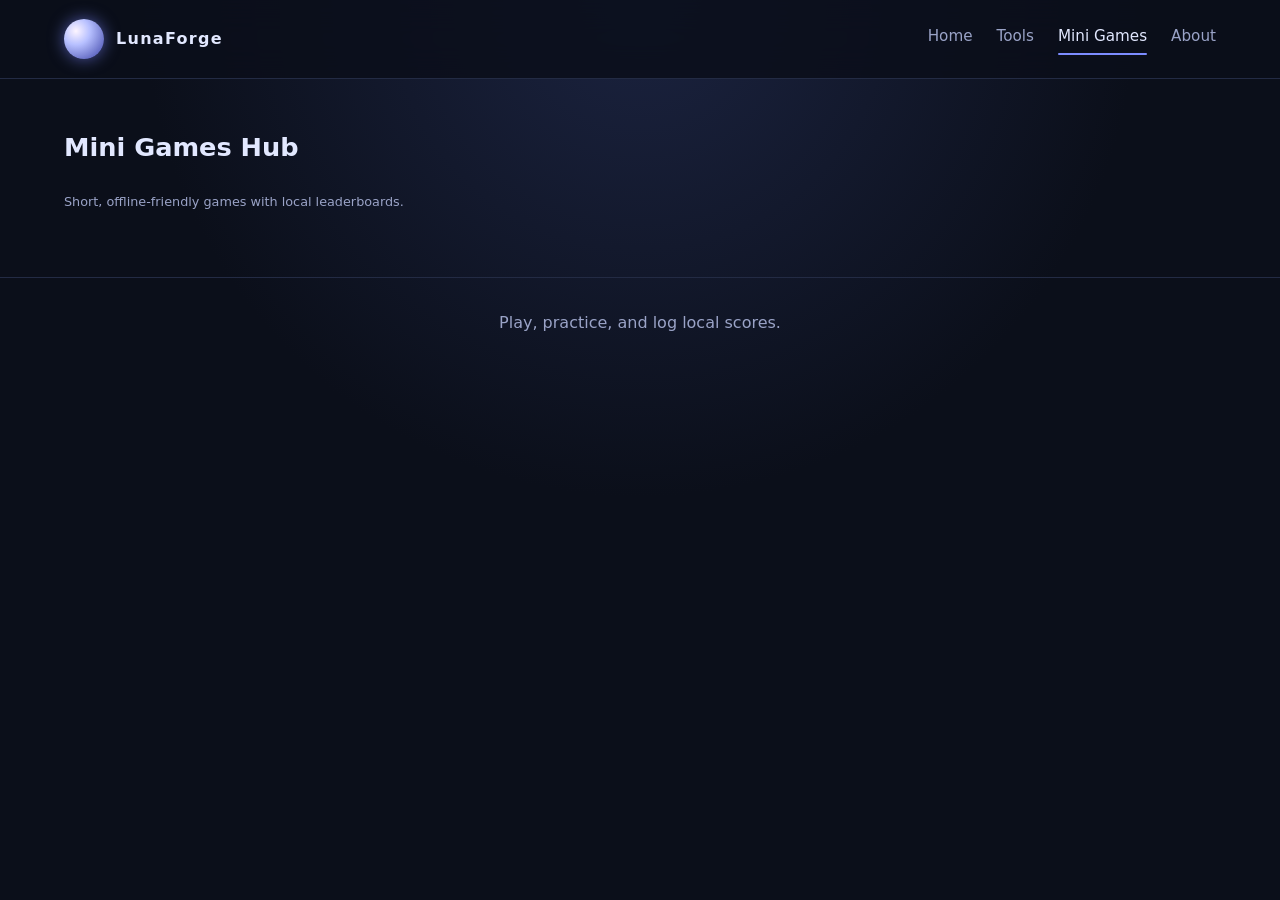
==== games/index.html @ 8e0774d2 "Create LunaForge client-side platform" ====
<!DOCTYPE html>
<html lang="en">
  <head>
    <meta charset="UTF-8" />
    <meta name="viewport" content="width=device-width, initial-scale=1.0" />
    <title>LunaForge Mini Games</title>
    <link rel="stylesheet" href="/css/style.css" />
  </head>
  <body>
    <a class="skip-link" href="#main" style="position:absolute; left:-999px;">Skip to content</a>
    <header>
      <nav class="navbar" aria-label="Primary">
        <div class="brand">
          <span class="logo" aria-hidden="true"></span>
          <span>LunaForge</span>
        </div>
        <div class="nav-links">
          <a href="/index.html">Home</a>
          <a href="/tools/index.html">Tools</a>
          <a href="/games/index.html">Mini Games</a>
          <a href="/about.html">About</a>
        </div>
      </nav>
    </header>

    <main id="main">
      <h1 class="section-title">Mini Games Hub</h1>
      <p class="helper-text">Short, offline-friendly games with local leaderboards.</p>
      <div id="games-container" class="card-grid"></div>
    </main>

    <footer class="footer">
      <p>Play, practice, and log local scores.</p>
    </footer>
    <script type="module" src="/js/main.js"></script>
    <script type="module" src="/games/index.js"></script>
  </body>
</html>
---- css/style.css ----
:root {
  color-scheme: dark;
  --bg: #0b0f1a;
  --panel: #141a2b;
  --panel-alt: #111625;
  --card: #1a2035;
  --text: #e2e8ff;
  --muted: #9aa3c7;
  --accent: #7c8cff;
  --accent-strong: #9aa6ff;
  --success: #2dd4bf;
  --danger: #f97316;
  --warning: #facc15;
  --border: #232b44;
  --focus: #f0f5ff;
  font-family: "Inter", "Segoe UI", system-ui, sans-serif;
}

* {
  box-sizing: border-box;
  margin: 0;
  padding: 0;
}

body {
  background: radial-gradient(circle at top, #1b2340 0%, var(--bg) 45%);
  color: var(--text);
  min-height: 100vh;
  line-height: 1.6;
}

.skip-link:focus {
  left: 1rem;
  top: 1rem;
  background: var(--accent);
  color: #0b0f1a;
  padding: 0.5rem 1rem;
  border-radius: 999px;
  z-index: 20;
}

a {
  color: var(--accent);
  text-decoration: none;
}

a:hover {
  color: var(--accent-strong);
}

header {
  background: rgba(11, 15, 26, 0.85);
  backdrop-filter: blur(16px);
  border-bottom: 1px solid var(--border);
  position: sticky;
  top: 0;
  z-index: 10;
}

.navbar {
  display: flex;
  align-items: center;
  justify-content: space-between;
  padding: 1.2rem 5vw;
}

.brand {
  display: flex;
  align-items: center;
  gap: 0.75rem;
  font-weight: 600;
  letter-spacing: 0.08em;
}

.brand .logo {
  width: 40px;
  height: 40px;
  border-radius: 50%;
  background: radial-gradient(circle at 30% 30%, #fdf5ff 0%, #b7c0ff 35%, #3940a5 100%);
  box-shadow: 0 0 16px rgba(124, 140, 255, 0.6);
}

.nav-links {
  display: flex;
  gap: 1.5rem;
  font-size: 0.95rem;
}

.nav-links a {
  color: var(--muted);
  font-weight: 500;
  position: relative;
  padding-bottom: 0.4rem;
}

.nav-links a[aria-current="page"] {
  color: var(--text);
}

.nav-links a[aria-current="page"]::after {
  content: "";
  position: absolute;
  left: 0;
  right: 0;
  bottom: 0;
  height: 2px;
  background: var(--accent);
  border-radius: 4px;
}

main {
  padding: 3rem 5vw 4rem;
}

.hero {
  display: grid;
  gap: 2rem;
  grid-template-columns: repeat(auto-fit, minmax(260px, 1fr));
  align-items: center;
}

.hero-card {
  background: linear-gradient(145deg, rgba(20, 26, 43, 0.9), rgba(15, 20, 36, 0.9));
  border: 1px solid var(--border);
  border-radius: 24px;
  padding: 2.5rem;
  box-shadow: 0 20px 40px rgba(0, 0, 0, 0.35);
}

.hero-card h1 {
  font-size: clamp(2.4rem, 3.5vw, 3.5rem);
  margin-bottom: 1rem;
}

.hero-card p {
  color: var(--muted);
  margin-bottom: 1.5rem;
}

.hero-actions {
  display: flex;
  flex-wrap: wrap;
  gap: 1rem;
}

.button {
  background: var(--accent);
  color: #0b0f1a;
  border: none;
  padding: 0.75rem 1.4rem;
  border-radius: 999px;
  font-weight: 600;
  cursor: pointer;
  transition: transform 0.2s ease, box-shadow 0.2s ease, background 0.2s ease;
}

.button.secondary {
  background: transparent;
  color: var(--text);
  border: 1px solid var(--border);
}

.button:hover,
.button:focus-visible {
  transform: translateY(-2px);
  box-shadow: 0 8px 18px rgba(124, 140, 255, 0.35);
}

.section-title {
  margin-bottom: 1.5rem;
  font-size: 1.6rem;
}

.card-grid {
  display: grid;
  grid-template-columns: repeat(auto-fit, minmax(240px, 1fr));
  gap: 1.5rem;
}

.card {
  background: var(--card);
  border: 1px solid var(--border);
  border-radius: 18px;
  padding: 1.4rem;
  min-height: 180px;
  display: flex;
  flex-direction: column;
  gap: 0.75rem;
  transition: transform 0.2s ease, box-shadow 0.2s ease, border 0.2s ease;
}

.card:hover,
.card:focus-within {
  transform: translateY(-4px);
  border-color: rgba(124, 140, 255, 0.6);
  box-shadow: 0 18px 30px rgba(0, 0, 0, 0.4);
}

.card h3 {
  font-size: 1.1rem;
}

.card p {
  color: var(--muted);
  flex: 1;
}

.card button,
.card .button-link {
  align-self: flex-start;
}

.badge {
  background: rgba(124, 140, 255, 0.15);
  color: var(--accent-strong);
  border: 1px solid rgba(124, 140, 255, 0.35);
  border-radius: 999px;
  padding: 0.2rem 0.75rem;
  font-size: 0.75rem;
  text-transform: uppercase;
  letter-spacing: 0.08em;
  width: fit-content;
}

.panel {
  background: var(--panel);
  border: 1px solid var(--border);
  border-radius: 18px;
  padding: 1.5rem;
  margin-bottom: 1.5rem;
}

.panel h2 {
  margin-bottom: 0.75rem;
}

.panel p {
  color: var(--muted);
}

.form-group {
  display: flex;
  flex-direction: column;
  gap: 0.4rem;
  margin-bottom: 1rem;
}

label {
  font-size: 0.9rem;
  color: var(--muted);
}

input,
textarea,
select {
  background: var(--panel-alt);
  border: 1px solid var(--border);
  border-radius: 10px;
  padding: 0.65rem 0.8rem;
  color: var(--text);
  font-size: 0.95rem;
}

textarea {
  min-height: 120px;
  resize: vertical;
}

input:focus-visible,
textarea:focus-visible,
select:focus-visible,
button:focus-visible,
a:focus-visible {
  outline: 2px solid var(--focus);
  outline-offset: 3px;
}

.helper-text {
  font-size: 0.8rem;
  color: var(--muted);
}

.list {
  list-style: none;
  display: grid;
  gap: 0.6rem;
}

.list li {
  background: var(--panel-alt);
  padding: 0.6rem 0.8rem;
  border-radius: 12px;
  border: 1px solid var(--border);
}

.footer {
  border-top: 1px solid var(--border);
  padding: 2rem 5vw;
  color: var(--muted);
  text-align: center;
}

.notice {
  padding: 0.75rem 1rem;
  border-radius: 12px;
  border: 1px dashed var(--border);
  color: var(--muted);
  background: rgba(17, 22, 37, 0.6);
  margin-top: 0.75rem;
}

.tag-group {
  display: flex;
  flex-wrap: wrap;
  gap: 0.5rem;
  margin-bottom: 1rem;
}

.tag {
  padding: 0.35rem 0.7rem;
  border-radius: 999px;
  border: 1px solid var(--border);
  font-size: 0.8rem;
  color: var(--muted);
}

.game-shell {
  display: grid;
  gap: 1.5rem;
  grid-template-columns: 1fr 320px;
}

.game-board {
  background: #0d1222;
  border: 1px solid var(--border);
  border-radius: 18px;
  min-height: 360px;
  padding: 1.5rem;
}

.game-sidebar {
  display: flex;
  flex-direction: column;
  gap: 1rem;
}

dialog {
  background: transparent;
  border: none;
  padding: 0;
}

dialog::backdrop {
  background: rgba(5, 8, 16, 0.7);
}

@media (max-width: 900px) {
  .navbar {
    flex-direction: column;
    gap: 1rem;
  }

  .nav-links {
    flex-wrap: wrap;
    justify-content: center;
  }

  .game-shell {
    grid-template-columns: 1fr;
  }
}
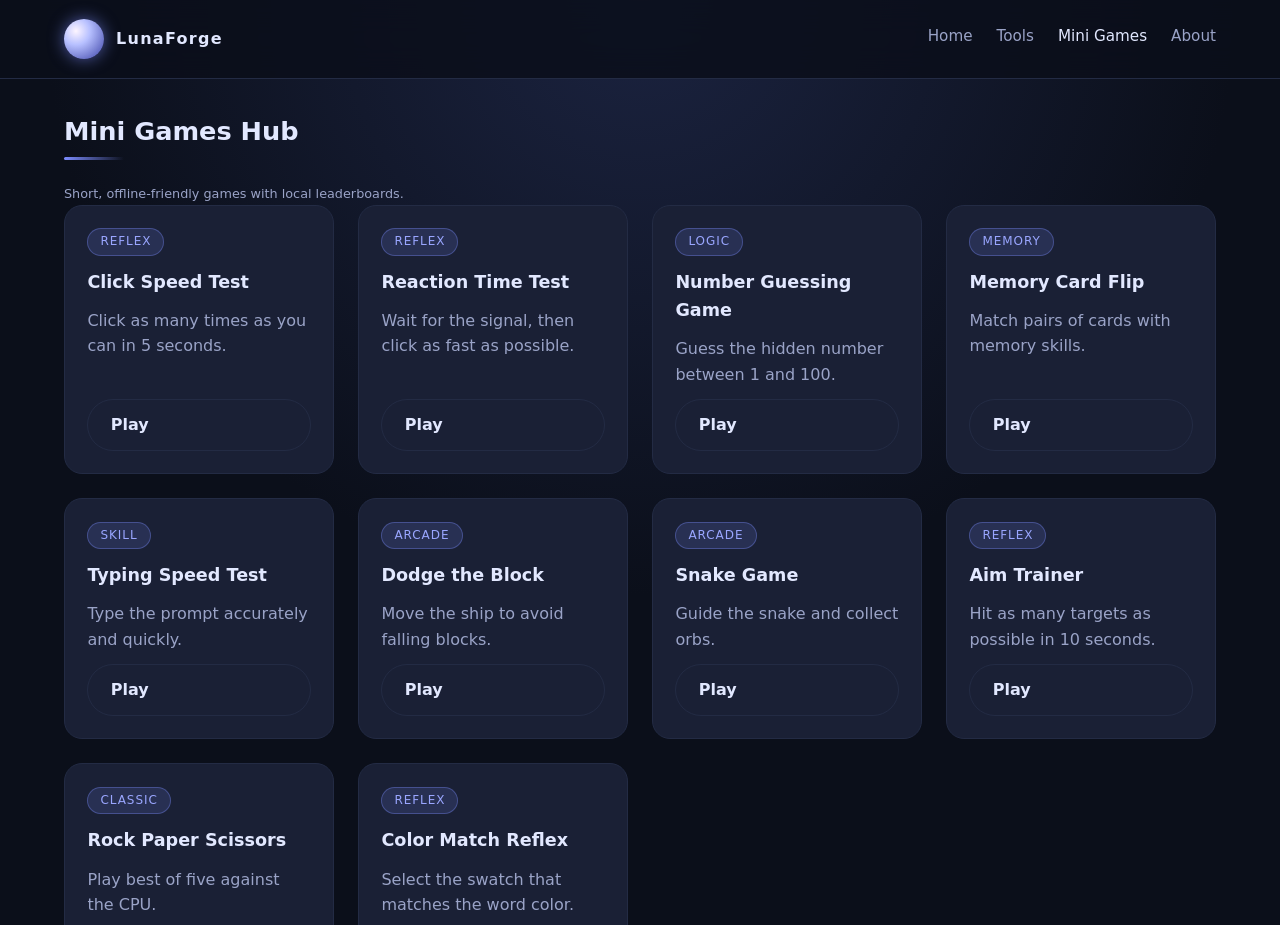
==== commit 8ba07cde: "update code Fix Bug / Added Animation" ====
--- a/games/index.html
+++ b/games/index.html
@@ -24,9 +24,9 @@
     </header>
 
     <main id="main">
-      <h1 class="section-title">Mini Games Hub</h1>
-      <p class="helper-text">Short, offline-friendly games with local leaderboards.</p>
-      <div id="games-container" class="card-grid"></div>
+      <h1 class="section-title reveal">Mini Games Hub</h1>
+      <p class="helper-text reveal">Short, offline-friendly games with local leaderboards.</p>
+      <div id="games-container" class="card-grid reveal"></div>
     </main>
 
     <footer class="footer">
--- a/css/style.css
+++ b/css/style.css
@@ -130,6 +130,12 @@
 .hero-card h1 {
   font-size: clamp(2.4rem, 3.5vw, 3.5rem);
   margin-bottom: 1rem;
+  background: linear-gradient(135deg, var(--text) 0%, var(--accent) 50%, var(--accent-strong) 100%);
+  -webkit-background-clip: text;
+  -webkit-text-fill-color: transparent;
+  background-clip: text;
+  animation: shimmer 3s ease-in-out infinite;
+  background-size: 200% auto;
 }
 
 .hero-card p {
@@ -369,3 +375,1090 @@
     grid-template-columns: 1fr;
   }
 }
+
+/* ============================================
+   ANIMATIONS & ENHANCED UI
+   ============================================ */
+
+/* Keyframe Animations */
+@keyframes fadeInUp {
+  from {
+    opacity: 0;
+    transform: translateY(30px);
+  }
+  to {
+    opacity: 1;
+    transform: translateY(0);
+  }
+}
+
+@keyframes fadeIn {
+  from {
+    opacity: 0;
+  }
+  to {
+    opacity: 1;
+  }
+}
+
+@keyframes scaleIn {
+  from {
+    opacity: 0;
+    transform: scale(0.9);
+  }
+  to {
+    opacity: 1;
+    transform: scale(1);
+  }
+}
+
+@keyframes slideInFromLeft {
+  from {
+    opacity: 0;
+    transform: translateX(-30px);
+  }
+  to {
+    opacity: 1;
+    transform: translateX(0);
+  }
+}
+
+@keyframes slideInFromRight {
+  from {
+    opacity: 0;
+    transform: translateX(30px);
+  }
+  to {
+    opacity: 1;
+    transform: translateX(0);
+  }
+}
+
+@keyframes float {
+  0%, 100% {
+    transform: translateY(0);
+  }
+  50% {
+    transform: translateY(-8px);
+  }
+}
+
+@keyframes pulse {
+  0%, 100% {
+    box-shadow: 0 0 16px rgba(124, 140, 255, 0.6);
+  }
+  50% {
+    box-shadow: 0 0 28px rgba(124, 140, 255, 0.9);
+  }
+}
+
+@keyframes shimmer {
+  0% {
+    background-position: -200% 0;
+  }
+  100% {
+    background-position: 200% 0;
+  }
+}
+
+@keyframes spin {
+  from {
+    transform: rotate(0deg);
+  }
+  to {
+    transform: rotate(360deg);
+  }
+}
+
+@keyframes bounce {
+  0%, 100% {
+    transform: translateY(0);
+  }
+  50% {
+    transform: translateY(-5px);
+  }
+}
+
+/* Smooth scrolling */
+html {
+  scroll-behavior: smooth;
+}
+
+/* Page load animations */
+main {
+  animation: fadeIn 0.6s ease-out;
+}
+
+.hero-card {
+  animation: fadeInUp 0.8s ease-out;
+}
+
+.hero-card + .panel {
+  animation: fadeInUp 0.8s ease-out 0.2s backwards;
+}
+
+/* Staggered card animations */
+.card-grid .card {
+  opacity: 0;
+  animation: fadeInUp 0.5s ease-out forwards;
+}
+
+.card-grid .card:nth-child(1) { animation-delay: 0.1s; }
+.card-grid .card:nth-child(2) { animation-delay: 0.2s; }
+.card-grid .card:nth-child(3) { animation-delay: 0.3s; }
+.card-grid .card:nth-child(4) { animation-delay: 0.4s; }
+.card-grid .card:nth-child(5) { animation-delay: 0.5s; }
+.card-grid .card:nth-child(6) { animation-delay: 0.6s; }
+
+/* Enhanced Logo Animation */
+.brand .logo {
+  animation: float 3s ease-in-out infinite, pulse 2s ease-in-out infinite;
+  transition: transform 0.3s ease;
+}
+
+.brand:hover .logo {
+  transform: scale(1.1);
+}
+
+/* Enhanced Navigation */
+.nav-links a {
+  position: relative;
+  transition: color 0.3s ease, transform 0.2s ease;
+}
+
+.nav-links a::before {
+  content: '';
+  position: absolute;
+  bottom: 0;
+  left: 50%;
+  width: 0;
+  height: 2px;
+  background: var(--accent);
+  border-radius: 4px;
+  transition: width 0.3s ease, left 0.3s ease;
+}
+
+.nav-links a:hover::before {
+  width: 100%;
+  left: 0;
+}
+
+.nav-links a:hover {
+  color: var(--text);
+  transform: translateY(-2px);
+}
+
+/* Enhanced Buttons */
+.button {
+  position: relative;
+  overflow: hidden;
+  transition: all 0.3s cubic-bezier(0.4, 0, 0.2, 1);
+}
+
+.button::before {
+  content: '';
+  position: absolute;
+  top: 50%;
+  left: 50%;
+  width: 0;
+  height: 0;
+  border-radius: 50%;
+  background: rgba(255, 255, 255, 0.2);
+  transform: translate(-50%, -50%);
+  transition: width 0.6s ease, height 0.6s ease;
+}
+
+.button:active::before {
+  width: 300px;
+  height: 300px;
+}
+
+.button:hover {
+  transform: translateY(-3px) scale(1.02);
+  box-shadow: 0 12px 24px rgba(124, 140, 255, 0.4);
+}
+
+.button.secondary:hover {
+  background: rgba(124, 140, 255, 0.1);
+  border-color: var(--accent);
+}
+
+.button:active {
+  transform: translateY(-1px) scale(0.98);
+}
+
+/* Enhanced Cards */
+.card {
+  position: relative;
+  overflow: hidden;
+  transition: all 0.4s cubic-bezier(0.4, 0, 0.2, 1);
+}
+
+.card::before {
+  content: '';
+  position: absolute;
+  top: 0;
+  left: -100%;
+  width: 100%;
+  height: 100%;
+  background: linear-gradient(
+    90deg,
+    transparent,
+    rgba(124, 140, 255, 0.05),
+    transparent
+  );
+  transition: left 0.5s ease;
+}
+
+.card:hover::before {
+  left: 100%;
+}
+
+.card:hover {
+  transform: translateY(-8px) scale(1.02);
+  border-color: rgba(124, 140, 255, 0.8);
+  box-shadow: 
+    0 20px 40px rgba(0, 0, 0, 0.4),
+    0 0 40px rgba(124, 140, 255, 0.1);
+}
+
+.card:hover .badge {
+  background: rgba(124, 140, 255, 0.25);
+  transform: scale(1.05);
+}
+
+.badge {
+  transition: all 0.3s ease;
+}
+
+/* Enhanced Panels */
+.panel {
+  position: relative;
+  transition: all 0.3s ease;
+}
+
+.panel:hover {
+  border-color: rgba(124, 140, 255, 0.3);
+  box-shadow: 0 8px 24px rgba(0, 0, 0, 0.2);
+}
+
+/* Input focus animations */
+input,
+textarea,
+select {
+  transition: all 0.3s ease;
+  background: linear-gradient(145deg, var(--panel-alt), var(--panel));
+}
+
+input:hover,
+textarea:hover,
+select:hover {
+  border-color: rgba(124, 140, 255, 0.4);
+}
+
+input:focus-visible,
+textarea:focus-visible,
+select:focus-visible {
+  border-color: var(--accent);
+  box-shadow: 0 0 0 3px rgba(124, 140, 255, 0.2);
+  transform: translateY(-1px);
+}
+
+/* List item animations */
+.list li {
+  transition: all 0.3s ease;
+  position: relative;
+  overflow: hidden;
+}
+
+.list li::before {
+  content: '';
+  position: absolute;
+  left: 0;
+  top: 0;
+  height: 100%;
+  width: 3px;
+  background: var(--accent);
+  transform: scaleY(0);
+  transition: transform 0.3s ease;
+}
+
+.list li:hover {
+  transform: translateX(5px);
+  border-color: rgba(124, 140, 255, 0.4);
+  background: var(--panel);
+}
+
+.list li:hover::before {
+  transform: scaleY(1);
+}
+
+/* Tool Modal - Fly-in from bottom right animation */
+@keyframes flyInFromBottomRight {
+  0% {
+    opacity: 0;
+    transform: translate(100vw, 100vh) scale(0.5);
+  }
+  100% {
+    opacity: 1;
+    transform: translate(0, 0) scale(1);
+  }
+}
+
+@keyframes fadeOut {
+  0% {
+    opacity: 1;
+  }
+  100% {
+    opacity: 0;
+  }
+}
+
+#tool-modal {
+  position: fixed;
+  top: 50%;
+  left: 50%;
+  transform: translate(-50%, -50%);
+  margin: 0;
+  padding: 0;
+  border: none;
+  background: transparent;
+  max-width: 90vw;
+  max-height: 90vh;
+  width: auto;
+  height: auto;
+  overflow: visible;
+}
+
+#tool-modal[open] {
+  display: flex;
+  align-items: center;
+  justify-content: center;
+}
+
+#tool-modal[open]::backdrop {
+  background: rgba(5, 8, 16, 0.85);
+  backdrop-filter: blur(8px);
+}
+
+/* Inner container - starts from bottom right, flies to center */
+.tool-modal-inner {
+  background: var(--panel);
+  border-radius: 18px;
+  border: 1px solid var(--border);
+  box-shadow: 0 25px 50px rgba(0, 0, 0, 0.5);
+  width: 90vw;
+  max-width: 700px;
+  max-height: 85vh;
+  overflow-y: auto;
+  display: flex;
+  flex-direction: column;
+  opacity: 0;
+}
+
+#tool-modal[open] .tool-modal-inner {
+  animation: flyInFromBottomRight 0.5s cubic-bezier(0.34, 1.56, 0.64, 1) forwards;
+}
+
+/* Modal header */
+.tool-modal-header {
+  display: flex;
+  justify-content: space-between;
+  align-items: center;
+  padding: 1.5rem;
+  border-bottom: 1px solid var(--border);
+  background: var(--panel);
+  position: sticky;
+  top: 0;
+  z-index: 10;
+}
+
+.tool-modal-header h2 {
+  margin: 0;
+  font-size: 1.5rem;
+}
+
+/* Modal content area */
+#tool-modal-content {
+  display: flex;
+  flex-direction: column;
+  align-items: center;
+  justify-content: flex-start;
+  padding: 1.5rem;
+  width: 100%;
+  box-sizing: border-box;
+}
+
+/* Form groups in modal */
+#tool-modal-content .form-group {
+  width: 100%;
+  max-width: 500px;
+  display: flex;
+  flex-direction: column;
+  align-items: stretch;
+  margin-bottom: 1rem;
+}
+
+#tool-modal-content .form-group > label {
+  text-align: left;
+  margin-bottom: 0.5rem;
+  font-weight: 500;
+  display: block;
+}
+
+#tool-modal-content input,
+#tool-modal-content textarea,
+#tool-modal-content select {
+  width: 100%;
+  box-sizing: border-box;
+  max-width: 100%;
+}
+
+#tool-modal-content textarea {
+  min-height: 120px;
+  resize: vertical;
+  text-align: left;
+  font-family: 'Fira Code', 'Consolas', monospace;
+  font-size: 0.9rem;
+}
+
+#tool-modal-content input[type="color"] {
+  height: 48px;
+  cursor: pointer;
+  padding: 4px;
+}
+
+#tool-modal-content input[type="number"] {
+  text-align: center;
+}
+
+#tool-modal-content select {
+  cursor: pointer;
+}
+
+#tool-modal-content .helper-text {
+  margin-top: 0.25rem;
+  font-size: 0.85rem;
+}
+
+#tool-modal-content button {
+  align-self: center;
+  margin: 1.5rem 0;
+  min-width: 150px;
+}
+
+#tool-modal-content .form-group button {
+  margin: 0;
+}
+
+#tool-modal-content button.secondary {
+  margin-top: 0.5rem;
+}
+
+/* Checkbox container styling */
+#tool-modal-content .checkbox-group {
+  display: flex;
+  flex-direction: column;
+  align-items: flex-start;
+  gap: 0.5rem;
+  width: 100%;
+  max-width: 500px;
+  margin-bottom: 1rem;
+}
+
+#tool-modal-content .checkbox-group label {
+  display: flex;
+  flex-direction: row;
+  align-items: center;
+  gap: 0.5rem;
+  cursor: pointer;
+}
+
+#tool-modal-content .checkbox-group input[type="checkbox"] {
+  width: auto;
+  margin: 0;
+}
+
+/* Inline form groups (for RGB inputs etc) */
+#tool-modal-content .form-group-inline {
+  display: flex;
+  flex-direction: row;
+  gap: 0.5rem;
+  width: 100%;
+  max-width: 500px;
+}
+
+#tool-modal-content .form-group-inline input {
+  flex: 1;
+}
+
+/* Tool output display */
+#tool-modal-content .output-display {
+  background: var(--panel-alt);
+  border: 1px solid var(--border);
+  border-radius: 8px;
+  padding: 1rem;
+  margin-top: 1rem;
+  font-family: 'Fira Code', 'Consolas', monospace;
+  word-break: break-all;
+  text-align: left;
+  width: 100%;
+  max-width: 500px;
+}
+
+/* Tool preview boxes (color swatches, gradient previews etc) */
+#tool-modal-content .preview-box {
+  width: 100%;
+  max-width: 500px;
+  height: 48px;
+  border-radius: 8px;
+  margin-top: 1rem;
+  border: 1px solid var(--border);
+}
+
+/* Tool panels inside modal (JWT decoder etc) */
+#tool-modal-content .panel {
+  width: 100%;
+  max-width: 500px;
+  margin: 1rem 0;
+  padding: 1rem;
+}
+
+#tool-modal-content .panel textarea {
+  min-height: 100px;
+}
+
+/* Responsive adjustments */
+@media (max-height: 700px) {
+  .tool-modal-inner {
+    max-height: 95vh;
+    margin: 1rem;
+  }
+  
+  #tool-modal-content {
+    padding: 1rem;
+  }
+}
+
+/* Section title animation */
+.section-title {
+  position: relative;
+  display: inline-block;
+}
+
+.section-title::after {
+  content: '';
+  position: absolute;
+  bottom: -5px;
+  left: 0;
+  width: 60px;
+  height: 3px;
+  background: linear-gradient(90deg, var(--accent), transparent);
+  border-radius: 3px;
+  animation: shimmer 2s infinite linear;
+  background-size: 200% 100%;
+}
+
+/* Loading spinner */
+.loading {
+  display: inline-block;
+  width: 20px;
+  height: 20px;
+  border: 2px solid var(--border);
+  border-top-color: var(--accent);
+  border-radius: 50%;
+  animation: spin 0.8s linear infinite;
+}
+
+/* Game board enhancements */
+.game-board {
+  transition: all 0.3s ease;
+  position: relative;
+}
+
+.game-board:focus-within {
+  border-color: var(--accent);
+  box-shadow: 0 0 0 3px rgba(124, 140, 255, 0.2);
+}
+
+/* Hero actions button stagger */
+.hero-actions .button {
+  animation: fadeInUp 0.5s ease-out backwards;
+}
+
+.hero-actions .button:nth-child(1) { animation-delay: 0.3s; }
+.hero-actions .button:nth-child(2) { animation-delay: 0.4s; }
+
+/* Tag animations */
+.tag {
+  transition: all 0.3s ease;
+  cursor: pointer;
+}
+
+.tag:hover {
+  background: rgba(124, 140, 255, 0.15);
+  border-color: rgba(124, 140, 255, 0.5);
+  transform: translateY(-2px);
+}
+
+/* Footer enhancements */
+.footer {
+  position: relative;
+  overflow: hidden;
+}
+
+.footer::before {
+  content: '';
+  position: absolute;
+  top: 0;
+  left: 0;
+  right: 0;
+  height: 1px;
+  background: linear-gradient(90deg, transparent, var(--accent), transparent);
+  opacity: 0.5;
+}
+
+/* Scroll-triggered animations (using intersection observer classes) */
+.reveal {
+  opacity: 0;
+  transform: translateY(30px);
+  transition: all 0.6s ease-out;
+}
+
+.reveal.active {
+  opacity: 1;
+  transform: translateY(0);
+}
+
+.reveal-left {
+  opacity: 0;
+  transform: translateX(-30px);
+  transition: all 0.6s ease-out;
+}
+
+.reveal-left.active {
+  opacity: 1;
+  transform: translateX(0);
+}
+
+.reveal-right {
+  opacity: 0;
+  transform: translateX(30px);
+  transition: all 0.6s ease-out;
+}
+
+.reveal-right.active {
+  opacity: 1;
+  transform: translateX(0);
+}
+
+/* Skeleton loading animation */
+.skeleton {
+  background: linear-gradient(
+    90deg,
+    var(--panel-alt) 25%,
+    var(--panel) 50%,
+    var(--panel-alt) 75%
+  );
+  background-size: 200% 100%;
+  animation: shimmer 1.5s infinite;
+  border-radius: 8px;
+}
+
+/* Success/Danger/Warning states with animation */
+.notice.success {
+  border-color: rgba(45, 212, 191, 0.5);
+  background: rgba(45, 212, 191, 0.1);
+  animation: fadeInUp 0.4s ease-out;
+}
+
+.notice.danger {
+  border-color: rgba(249, 115, 22, 0.5);
+  background: rgba(249, 115, 22, 0.1);
+  animation: shake 0.5s ease-out;
+}
+
+.notice.warning {
+  border-color: rgba(250, 204, 21, 0.5);
+  background: rgba(250, 204, 21, 0.1);
+}
+
+@keyframes shake {
+  0%, 100% { transform: translateX(0); }
+  10%, 30%, 50%, 70%, 90% { transform: translateX(-5px); }
+  20%, 40%, 60%, 80% { transform: translateX(5px); }
+}
+
+/* Reduced motion support */
+@media (prefers-reduced-motion: reduce) {
+  *,
+  *::before,
+  *::after {
+    animation-duration: 0.01ms !important;
+    animation-iteration-count: 1 !important;
+    transition-duration: 0.01ms !important;
+  }
+  
+  html {
+    scroll-behavior: auto;
+  }
+}
+
+/* Scrollbar styling */
+::-webkit-scrollbar {
+  width: 10px;
+  height: 10px;
+}
+
+::-webkit-scrollbar-track {
+  background: var(--bg);
+}
+
+::-webkit-scrollbar-thumb {
+  background: var(--border);
+  border-radius: 5px;
+  border: 2px solid var(--bg);
+}
+
+::-webkit-scrollbar-thumb:hover {
+  background: var(--accent);
+}
+
+/* Selection color */
+::selection {
+  background: rgba(124, 140, 255, 0.3);
+  color: var(--text);
+}
+
+/* Focus visible improvements */
+:focus-visible {
+  outline: 2px solid var(--accent);
+  outline-offset: 3px;
+}
+
+/* Game shell responsive animation */
+@media (max-width: 900px) {
+  .game-shell {
+    animation: fadeIn 0.5s ease-out;
+  }
+  
+  .game-sidebar {
+    animation: fadeInUp 0.5s ease-out 0.2s backwards;
+  }
+}
+
+/* Game score styling */
+#game-score {
+  font-size: 3rem;
+  font-weight: 700;
+  color: var(--accent);
+  text-align: center;
+  margin: 0.5rem 0;
+  text-shadow: 0 0 20px rgba(124, 140, 255, 0.3);
+  transition: all 0.2s ease;
+}
+
+/* Enhanced game board */
+.game-board {
+  position: relative;
+  overflow: hidden;
+}
+
+.game-board::before {
+  content: '';
+  position: absolute;
+  top: -50%;
+  left: -50%;
+  width: 200%;
+  height: 200%;
+  background: radial-gradient(circle at center, rgba(124, 140, 255, 0.03) 0%, transparent 70%);
+  animation: rotate 20s linear infinite;
+  pointer-events: none;
+}
+
+@keyframes rotate {
+  from { transform: rotate(0deg); }
+  to { transform: rotate(360deg); }
+}
+
+/* Tool modal enhancements */
+#tool-modal {
+  max-width: 90vw;
+  max-height: 90vh;
+}
+
+#tool-modal .panel {
+  max-height: 85vh;
+  overflow-y: auto;
+}
+
+/* Enhanced form inputs */
+input[type="checkbox"],
+input[type="radio"] {
+  width: 1.2rem;
+  height: 1.2rem;
+  cursor: pointer;
+  accent-color: var(--accent);
+}
+
+/* Custom checkbox styling */
+input[type="checkbox"] {
+  appearance: none;
+  background: var(--panel-alt);
+  border: 2px solid var(--border);
+  border-radius: 4px;
+  position: relative;
+  transition: all 0.2s ease;
+}
+
+input[type="checkbox"]:checked {
+  background: var(--accent);
+  border-color: var(--accent);
+}
+
+input[type="checkbox"]:checked::after {
+  content: '✓';
+  position: absolute;
+  top: 50%;
+  left: 50%;
+  transform: translate(-50%, -50%);
+  color: #0b0f1a;
+  font-size: 0.8rem;
+  font-weight: bold;
+}
+
+/* Tool category badges */
+.card .badge {
+  transition: all 0.3s ease;
+}
+
+.card:hover .badge {
+  background: rgba(124, 140, 255, 0.25);
+  transform: scale(1.05);
+}
+
+/* Active game message */
+#game-message {
+  min-height: 1.5rem;
+  transition: all 0.3s ease;
+}
+
+/* Leaderboard list enhancements */
+#leaderboard-list li {
+  transition: all 0.3s ease;
+  animation: fadeInUp 0.4s ease-out backwards;
+}
+
+#leaderboard-list li:nth-child(1) { animation-delay: 0.1s; }
+#leaderboard-list li:nth-child(2) { animation-delay: 0.2s; }
+#leaderboard-list li:nth-child(3) { animation-delay: 0.3s; }
+#leaderboard-list li:nth-child(4) { animation-delay: 0.4s; }
+#leaderboard-list li:nth-child(5) { animation-delay: 0.5s; }
+
+/* Button ripple effect on click */
+.button {
+  position: relative;
+  overflow: hidden;
+}
+
+.button::after {
+  content: '';
+  position: absolute;
+  top: 50%;
+  left: 50%;
+  width: 0;
+  height: 0;
+  border-radius: 50%;
+  background: rgba(255, 255, 255, 0.3);
+  transform: translate(-50%, -50%);
+  transition: width 0.6s, height 0.6s;
+}
+
+.button:active::after {
+  width: 300px;
+  height: 300px;
+}
+
+/* Enhanced section titles */
+.section-title {
+  position: relative;
+  display: inline-block;
+  margin-bottom: 2rem;
+}
+
+.section-title::after {
+  content: '';
+  position: absolute;
+  bottom: -8px;
+  left: 0;
+  width: 60px;
+  height: 3px;
+  background: linear-gradient(90deg, var(--accent), transparent);
+  border-radius: 3px;
+}
+
+/* Helper text animation */
+.helper-text {
+  opacity: 0.8;
+  transition: opacity 0.3s ease;
+}
+
+.card:hover .helper-text,
+.panel:hover .helper-text {
+  opacity: 1;
+}
+
+/* Card button alignment fix */
+.card .button {
+  margin-top: auto;
+}
+
+/* About page specific styles */
+.about-content {
+  animation: fadeInUp 0.6s ease-out;
+}
+
+.about-content h2 {
+  margin-top: 2rem;
+  margin-bottom: 1rem;
+}
+
+.about-content p {
+  margin-bottom: 1rem;
+  line-height: 1.8;
+}
+
+/* Responsive improvements */
+@media (max-width: 600px) {
+  .hero-card {
+    padding: 1.5rem;
+  }
+  
+  .card {
+    padding: 1rem;
+  }
+  
+  .panel {
+    padding: 1rem;
+  }
+  
+  #game-score {
+    font-size: 2.5rem;
+  }
+}
+
+/* File input styling */
+input[type="file"] {
+  padding: 0.5rem;
+  cursor: pointer;
+}
+
+input[type="file"]::file-selector-button {
+  background: var(--accent);
+  color: #0b0f1a;
+  border: none;
+  padding: 0.5rem 1rem;
+  border-radius: 999px;
+  font-weight: 600;
+  cursor: pointer;
+  margin-right: 1rem;
+  transition: all 0.3s ease;
+}
+
+input[type="file"]::file-selector-button:hover {
+  transform: translateY(-2px);
+  box-shadow: 0 4px 12px rgba(124, 140, 255, 0.4);
+}
+
+/* Code/pre blocks */
+pre.notice {
+  font-family: "Fira Code", "Consolas", monospace;
+  font-size: 0.9rem;
+  background: var(--panel-alt);
+  padding: 1rem;
+  border-radius: 12px;
+  overflow-x: auto;
+  line-height: 1.8;
+}
+
+/* Import/Export buttons container */
+.form-group {
+  display: flex;
+  flex-direction: column;
+  gap: 0.5rem;
+}
+
+.form-group .button {
+  align-self: flex-start;
+}
+
+/* Status message positioning */
+#import-status {
+  margin-top: 0.5rem;
+  padding: 0.5rem;
+  border-radius: 8px;
+  transition: all 0.3s ease;
+}
+
+/* Enhanced link styling */
+a {
+  position: relative;
+  transition: all 0.3s ease;
+}
+
+a::after {
+  content: '';
+  position: absolute;
+  bottom: -2px;
+  left: 0;
+  width: 0;
+  height: 1px;
+  background: var(--accent);
+  transition: width 0.3s ease;
+}
+
+a:hover::after {
+  width: 100%;
+}
+
+/* Prevent underline on buttons */
+.button::after,
+.card .button::after,
+nav a::after {
+  display: none;
+}
+
+/* Card link hover effect */
+.card a {
+  text-decoration: none;
+}
+
+/* Game sidebar score panel */
+.game-sidebar .panel:first-child {
+  background: linear-gradient(145deg, var(--panel), var(--panel-alt));
+}
+
+/* Main content padding adjustment */
+main {
+  padding-top: 2rem;
+}
+
+/* Hero section improvements */
+.hero {
+  margin-bottom: 2rem;
+}
+
+/* Section spacing */
+section {
+  margin-bottom: 1rem;
+}
+
+/* Ensure footer stays at bottom */
+body {
+  display: flex;
+  flex-direction: column;
+}
+
+main {
+  flex: 1;
+}
